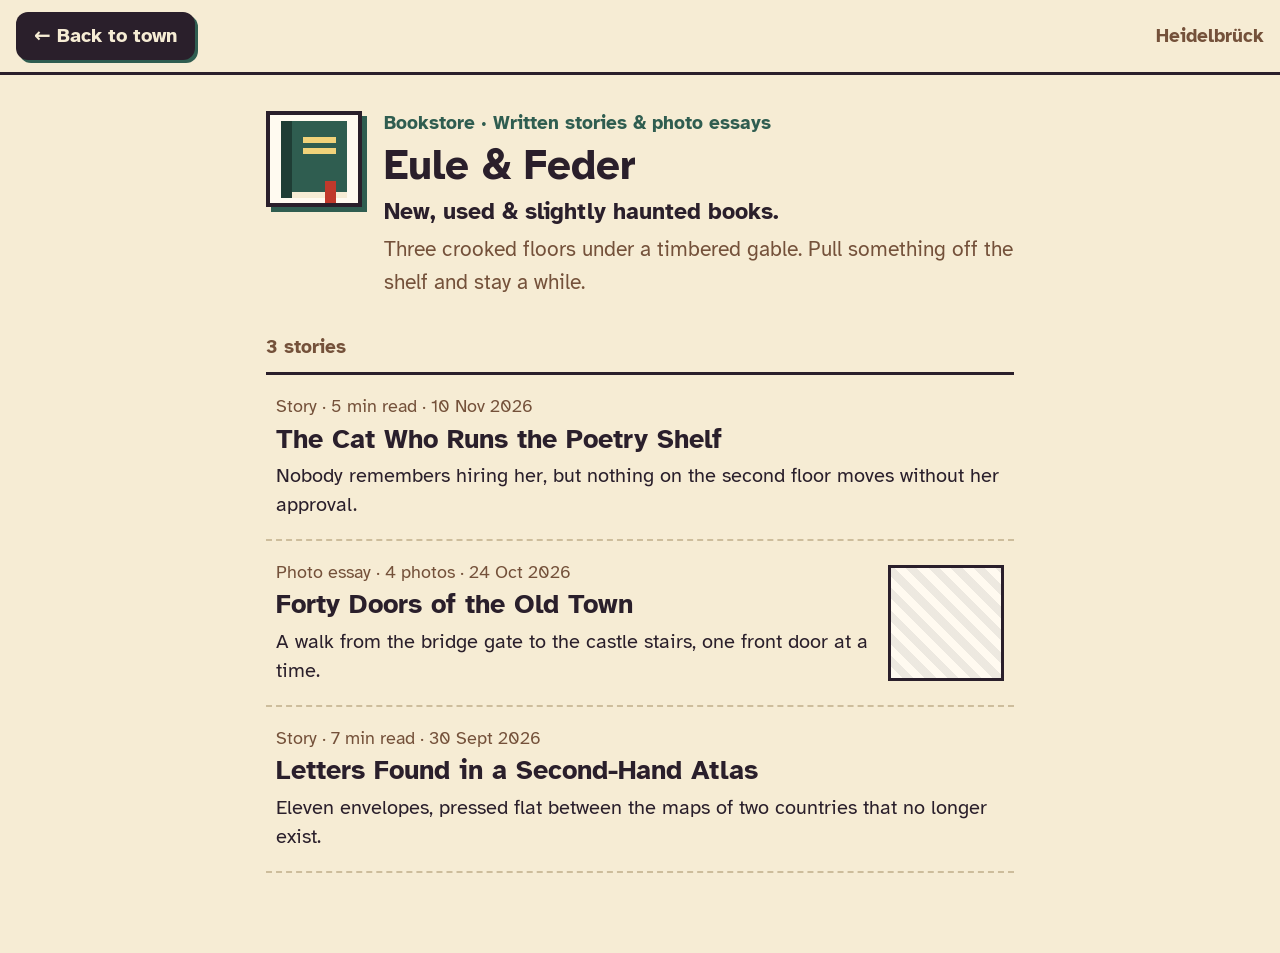
==== store.html @ 6ec47159 "Heidelbrück: walkable pixel town with three story places Map with a spirit character, cinema, bookst" ====
<!doctype html>
<html lang="en">
<head>
<meta charset="utf-8">
<meta name="viewport" content="width=device-width, initial-scale=1">
<title>Heidelbrück</title>
<link rel="preconnect" href="https://fonts.googleapis.com">
<link rel="preconnect" href="https://fonts.gstatic.com" crossorigin>
<link href="https://fonts.googleapis.com/css2?family=Atkinson+Hyperlegible:ital,wght@0,400;0,700;1,400&display=swap" rel="stylesheet">
<link rel="stylesheet" href="store.css">
</head>
<body>

<header class="top">
  <a class="back" id="back" href="index.html">← Back to town</a>
  <span class="town">Heidelbrück</span>
</header>

<main id="app"></main>

<script src="stories.js"></script>
<script src="icons.js"></script>
<script src="store.js"></script>
</body>
</html>
---- store.css ----
* { box-sizing: border-box; margin: 0; padding: 0; }

:root {
  /* one typeface, designed for easy reading */
  --read: 'Atkinson Hyperlegible', system-ui, -apple-system, 'Segoe UI', Roboto, Arial, sans-serif;
  --title: var(--read);
  --mono: var(--read);
  /* bookstore: paper */
  --bg: #f6ecd4; --fg: #2a1f2b; --muted: #74513a; --line: #cdbd9c; --panel: #fffaf0;
  --accent: #2f5d50; --on-accent: #fffaf0;
}
/* cinema: dark auditorium */
body[data-shop="cinema"] {
  --bg: #141a2e; --fg: #f3e7cf; --muted: #a3acc9; --line: #2f3a60; --panel: #1d2542;
  --accent: #ff6b7d; --on-accent: #141a2e;
}
/* record store: late-night purple */
body[data-shop="vinyl"] {
  --bg: #221a2e; --fg: #f6ecd4; --muted: #b9aac9; --line: #40335a; --panel: #2d2340;
  --accent: #f4a836; --on-accent: #221a2e;
}

body {
  min-height: 100vh;
  background: var(--bg);
  color: var(--fg);
  font-family: var(--read);
  font-size: 21px;
  line-height: 1.6;
}
:focus-visible { outline: 4px solid var(--accent); outline-offset: 3px; }

/* ---------- top bar ---------- */
.top {
  position: sticky; top: 0; z-index: 2;
  display: flex; justify-content: space-between; align-items: center; gap: 12px;
  padding: 12px 16px;
  background: var(--bg);
  border-bottom: 3px solid var(--fg);
}
.back {
  font-size: 20px; font-weight: 700; line-height: 1.2;
  color: var(--bg); background: var(--fg);
  padding: 12px 18px;
  border-radius: 12px;
  text-decoration: none;
  box-shadow: 3px 3px 0 var(--accent);
}
.back:hover, .back:focus-visible { transform: translate(2px, 2px); box-shadow: 1px 1px 0 var(--accent); outline: none; }
.top .town { font-size: 19px; font-weight: 700; color: var(--muted); }

main { max-width: 780px; margin: 0 auto; padding: 36px 16px 80px; }

/* ---------- shop header ---------- */
.hero { display: flex; gap: 22px; align-items: flex-start; margin-bottom: 32px; }
.hero canvas {
  flex: none;
  width: 96px; height: 96px;
  image-rendering: pixelated;
  background: #fffaf0;
  border: 4px solid var(--fg);
  box-shadow: 5px 5px 0 var(--accent);
}
.kicker {
  font-size: 19px; font-weight: 700; line-height: 1.3; color: var(--accent);
  margin-bottom: 6px;
}
h1 { font-size: 42px; line-height: 1.12; font-weight: 700; margin-bottom: 8px; }
.tag { font-size: 23px; font-weight: 700; line-height: 1.3; margin-bottom: 6px; }
.intro { color: var(--muted); max-width: 56ch; }

/* ---------- entry list ---------- */
.count {
  font-size: 19px; font-weight: 700;
  color: var(--muted);
  padding-bottom: 10px;
  border-bottom: 3px solid var(--fg);
}
.none { padding: 24px 0; color: var(--muted); }
.entries { list-style: none; }
.entries li { border-bottom: 2px dashed var(--line); }
.entry {
  display: flex; gap: 20px; align-items: center;
  padding: 20px 10px;
  color: inherit; text-decoration: none;
}
.entry:hover, .entry:focus-visible { background: var(--panel); outline: none; }
.entry:hover h2, .entry:focus-visible h2 { text-decoration: underline; text-decoration-color: var(--accent); text-underline-offset: 4px; }
.info { flex: 1; min-width: 0; }
.meta { font-size: 18px; line-height: 1.3; color: var(--muted); margin-bottom: 4px; }
.entry h2 { font-size: 27px; line-height: 1.2; margin-bottom: 6px; }
.sum { font-size: 20px; line-height: 1.45; color: var(--fg); }

.thumb {
  flex: none; position: relative;
  width: 210px; aspect-ratio: 16 / 9;
  background: var(--panel) center / cover no-repeat;
  border: 3px solid var(--fg);
  overflow: hidden;
}
.thumb.photo { width: 116px; aspect-ratio: 1; }
.blank { background-image: repeating-linear-gradient(45deg, transparent 0 8px, rgba(128, 128, 128, .14) 8px 16px); }
.badge, .play {
  display: grid; place-items: center;
  width: 38px; height: 38px;
  font-size: 13px; padding-left: 2px;
  color: var(--on-accent); background: var(--accent);
}
.badge { position: absolute; inset: 0; margin: auto; }
.play { flex: none; box-shadow: 3px 3px 0 var(--fg); }
.dur {
  position: absolute; right: 4px; bottom: 4px;
  font-size: 16px; font-weight: 700; line-height: 1;
  padding: 4px 6px;
  color: #fff; background: rgba(0, 0, 0, .8);
}
.num { flex: none; width: 40px; font-size: 22px; font-weight: 700; color: var(--accent); }

/* ---------- single story ---------- */
.crumb {
  display: inline-block;
  font-size: 20px; font-weight: 700; line-height: 1.3;
  color: var(--accent); text-decoration: none;
  margin-bottom: 22px;
}
.crumb:hover, .crumb:focus-visible { text-decoration: underline; outline: none; }
.story h1 { font-size: 44px; line-height: 1.12; font-weight: 700; margin-bottom: 12px; }
.lede { font-size: 24px; line-height: 1.4; margin-bottom: 28px; max-width: 52ch; }
.media { margin-bottom: 30px; }

.frame {
  position: relative;
  aspect-ratio: 16 / 9;
  background: #000;
  border: 4px solid var(--fg);
  box-shadow: 6px 6px 0 var(--accent);
}
.frame.photo { aspect-ratio: 3 / 2; box-shadow: none; }
.frame video, .frame iframe { position: absolute; inset: 0; width: 100%; height: 100%; border: 0; }
.empty {
  display: flex; flex-direction: column; align-items: center; justify-content: center; gap: 6px;
  width: 100%; height: 100%; min-height: 72px;
  padding: 16px; text-align: center;
  font-size: 18px; line-height: 1.3;
  color: var(--muted);
  background: var(--panel) repeating-linear-gradient(45deg, transparent 0 8px, rgba(128, 128, 128, .14) 8px 16px);
}
.empty strong { font-size: 21px; font-weight: 700; color: var(--fg); }

.deck {
  display: flex; gap: 18px; align-items: center;
  padding: 16px;
  background: var(--panel);
  border: 4px solid var(--fg);
  box-shadow: 6px 6px 0 var(--accent);
}
.deck canvas { flex: none; width: 80px; height: 80px; image-rendering: pixelated; }
.deck.playing canvas { animation: spin 2.4s steps(12) infinite; }
.deck audio { flex: 1; min-width: 0; }
.deck .empty { background: none; align-items: flex-start; text-align: left; padding: 0; }
@keyframes spin { to { transform: rotate(360deg); } }

.body p { max-width: 60ch; margin-bottom: 1.2em; }
figure { margin: 0 0 28px; }
figure img { display: block; width: 100%; border: 4px solid var(--fg); }
figcaption { font-size: 19px; line-height: 1.35; color: var(--muted); margin-top: 8px; }

.more {
  display: flex; justify-content: space-between; gap: 20px;
  margin-top: 44px; padding-top: 20px;
  border-top: 3px solid var(--fg);
}
.more a { max-width: 48%; color: inherit; text-decoration: none; line-height: 1.3; }
.more a:hover span, .more a:focus-visible span { text-decoration: underline; text-decoration-color: var(--accent); text-underline-offset: 4px; }
.more .next { text-align: right; margin-left: auto; }
.more small { display: block; font-size: 18px; font-weight: 700; color: var(--accent); margin-bottom: 4px; }

@media (max-width: 560px) {
  body { font-size: 19px; }
  main { padding-top: 24px; }
  .hero { flex-direction: column; gap: 16px; }
  .hero canvas { width: 72px; height: 72px; }
  h1 { font-size: 32px; }
  .entry { gap: 12px; padding: 16px 4px; }
  .entries.video .entry { flex-direction: column; align-items: stretch; }
  .entries.video .thumb { width: 100%; }
  .thumb.photo { width: 76px; }
  .story h1 { font-size: 33px; }
  .lede { font-size: 21px; }
  .entry h2 { font-size: 23px; }
  .top .town { display: none; }
}
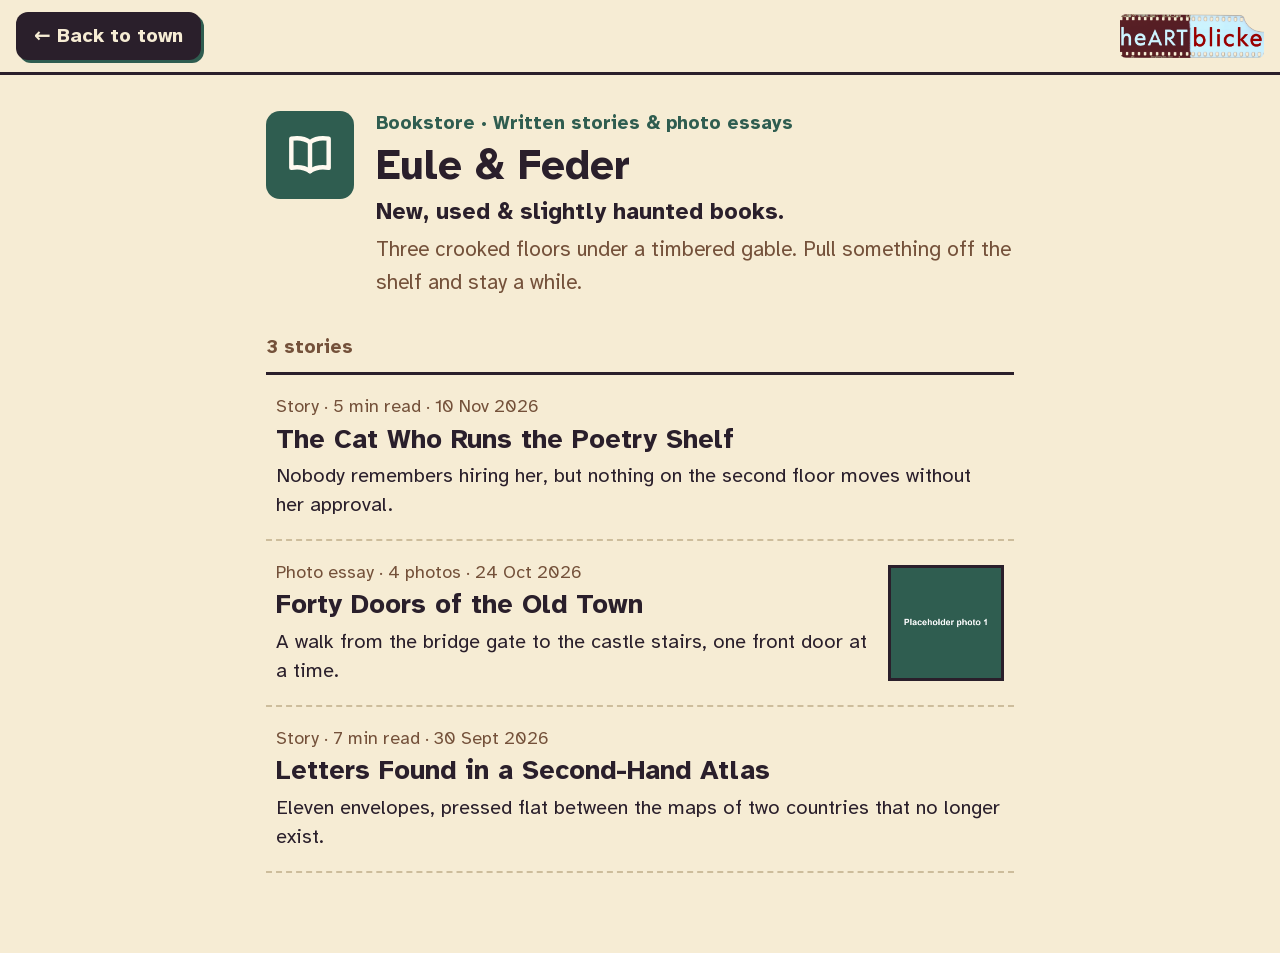
==== commit aaac8a47: "Replace pixel town with the new SVG town map from heartblicke (23 Nov) Co-Authored-By: Claude Opus 5" ====
--- a/store.html
+++ b/store.html
@@ -2,24 +2,22 @@
 <html lang="en">
 <head>
 <meta charset="utf-8">
-<meta name="viewport" content="width=device-width, initial-scale=1">
-<title>Heidelbrück</title>
-<link rel="preconnect" href="https://fonts.googleapis.com">
-<link rel="preconnect" href="https://fonts.gstatic.com" crossorigin>
-<link href="https://fonts.googleapis.com/css2?family=Atkinson+Hyperlegible:ital,wght@0,400;0,700;1,400&display=swap" rel="stylesheet">
-<link rel="stylesheet" href="store.css">
+<meta name="viewport" content="width=device-width, initial-scale=1, viewport-fit=cover">
+<title>heartblicke</title>
+<link rel="icon" href="data:image/svg+xml,%3Csvg xmlns='http://www.w3.org/2000/svg' viewBox='0 0 16 16' shape-rendering='crispEdges'%3E%3Crect width='16' height='16' rx='3' fill='%231f1724'/%3E%3Cpath d='M5 3h6v1h1v7h-1v2h-2v-2h-1v2h-1v-2h-1v2h-1v-2h-1v-7h1z' fill='%23fffdf6'/%3E%3Cpath d='M6 6h1v2h-1zM9 6h1v2h-1z' fill='%231f1724'/%3E%3C/svg%3E">
+<link rel="stylesheet" href="map/store.css?v=2">
 </head>
 <body>
 
 <header class="top">
   <a class="back" id="back" href="index.html">← Back to town</a>
-  <span class="town">Heidelbrück</span>
+  <a class="town" href="index.html"><img src="assets/landing-heartblicke-logo.png" alt="heartblicke – back to the town" width="1000" height="305"></a>
 </header>
 
 <main id="app"></main>
 
-<script src="stories.js"></script>
-<script src="icons.js"></script>
-<script src="store.js"></script>
+<script src="map/stories.js?v=2"></script>
+<script src="map/icons.js?v=1"></script>
+<script src="map/store.js?v=2"></script>
 </body>
 </html>
--- a/map/store.css
+++ b/map/store.css
@@ -0,0 +1,374 @@
+* { box-sizing: border-box; margin: 0; padding: 0; }
+
+/* Atkinson Hyperlegible, served from this site (no outside requests) */
+@font-face { font-family: 'Atkinson Hyperlegible'; font-weight: 400; font-display: swap; src: url('../assets/AtkinsonHyperlegible-Regular.woff2') format('woff2'); }
+@font-face { font-family: 'Atkinson Hyperlegible'; font-weight: 700; font-display: swap; src: url('../assets/AtkinsonHyperlegible-Bold.woff2') format('woff2'); }
+
+
+:root {
+  /* one typeface, designed for easy reading */
+  --read: 'Atkinson Hyperlegible', system-ui, -apple-system, 'Segoe UI', Roboto, Arial, sans-serif;
+  --title: var(--read);
+  --mono: var(--read);
+  /* bookstore: paper */
+  --bg: #f6ecd4; --fg: #2a1f2b; --muted: #74513a; --line: #cdbd9c; --panel: #fffaf0;
+  --accent: #2f5d50; --on-accent: #fffaf0;
+}
+/* cinema: dark auditorium */
+body[data-shop="cinema"] {
+  --bg: #141a2e; --fg: #f3e7cf; --muted: #a3acc9; --line: #2f3a60; --panel: #1d2542;
+  --accent: #ff6b7d; --on-accent: #141a2e;
+}
+/* record store: late-night purple */
+body[data-shop="vinyl"] {
+  --bg: #221a2e; --fg: #f6ecd4; --muted: #b9aac9; --line: #40335a; --panel: #2d2340;
+  --accent: #f4a836; --on-accent: #221a2e;
+}
+
+body {
+  min-height: 100vh;
+  background: var(--bg);
+  color: var(--fg);
+  font-family: var(--read);
+  font-size: 21px;
+  line-height: 1.6;
+  -webkit-text-size-adjust: 100%;
+  -webkit-tap-highlight-color: transparent;
+}
+:focus-visible { outline: 4px solid var(--accent); outline-offset: 3px; }
+
+/* ---------- top bar ---------- */
+.top {
+  position: sticky; top: 0; z-index: 2;
+  display: flex; justify-content: space-between; align-items: center; gap: 12px;
+  padding: max(12px, env(safe-area-inset-top)) max(16px, env(safe-area-inset-right)) 12px max(16px, env(safe-area-inset-left));
+  background: var(--bg);
+  border-bottom: 3px solid var(--fg);
+}
+.back {
+  font-size: 20px; font-weight: 700; line-height: 1.2;
+  color: var(--bg); background: var(--fg);
+  padding: 12px 18px;
+  border-radius: 12px;
+  text-decoration: none;
+  box-shadow: 3px 3px 0 var(--accent);
+}
+.back:hover, .back:focus-visible { transform: translate(2px, 2px); box-shadow: 1px 1px 0 var(--accent); outline: none; }
+.top .town { display: block; border-radius: 6px; }
+.top .town img { display: block; height: 44px; width: auto; border-radius: 6px; }
+
+main { max-width: 780px; margin: 0 auto; padding: 36px 16px 80px; }
+
+/* ---------- shop header ---------- */
+.hero { display: flex; gap: 22px; align-items: flex-start; margin-bottom: 32px; }
+.hero .icon {
+  flex: none;
+  display: grid; place-items: center;
+  width: 88px; height: 88px;
+  color: var(--on-accent);
+  background: var(--accent);
+  border-radius: 14px;
+}
+.hero .icon svg { width: 56px; height: 56px; }
+.kicker {
+  font-size: 19px; font-weight: 700; line-height: 1.3; color: var(--accent);
+  margin-bottom: 6px;
+}
+h1 { font-size: 42px; line-height: 1.12; font-weight: 700; margin-bottom: 8px; }
+.tag { font-size: 23px; font-weight: 700; line-height: 1.3; margin-bottom: 6px; }
+.intro { color: var(--muted); max-width: 56ch; }
+
+/* ---------- entry list ---------- */
+.count {
+  font-size: 19px; font-weight: 700;
+  color: var(--muted);
+  padding-bottom: 10px;
+  border-bottom: 3px solid var(--fg);
+}
+.none { padding: 24px 0; color: var(--muted); }
+.entries { list-style: none; }
+.entries li { border-bottom: 2px dashed var(--line); }
+.entry {
+  display: flex; gap: 20px; align-items: center;
+  padding: 20px 10px;
+  color: inherit; text-decoration: none;
+}
+.entry:hover, .entry:focus-visible { background: var(--panel); outline: none; }
+.entry:hover h2, .entry:focus-visible h2 { text-decoration: underline; text-decoration-color: var(--accent); text-underline-offset: 4px; }
+.info { flex: 1; min-width: 0; }
+.meta { font-size: 18px; line-height: 1.3; color: var(--muted); margin-bottom: 4px; }
+.entry h2 { font-size: 27px; line-height: 1.2; margin-bottom: 6px; }
+.sum { font-size: 20px; line-height: 1.45; color: var(--fg); }
+
+.thumb {
+  flex: none; position: relative;
+  width: 210px; aspect-ratio: 16 / 9;
+  background: var(--panel) center / cover no-repeat;
+  border: 3px solid var(--fg);
+  overflow: hidden;
+}
+.thumb.photo { width: 116px; aspect-ratio: 1; }
+.blank { background-image: repeating-linear-gradient(45deg, transparent 0 8px, rgba(128, 128, 128, .14) 8px 16px); }
+.badge, .play {
+  display: grid; place-items: center;
+  width: 38px; height: 38px;
+  font-size: 13px; padding-left: 2px;
+  color: var(--on-accent); background: var(--accent);
+}
+.badge { position: absolute; inset: 0; margin: auto; }
+.play { flex: none; box-shadow: 3px 3px 0 var(--fg); }
+.dur {
+  position: absolute; right: 4px; bottom: 4px;
+  font-size: 16px; font-weight: 700; line-height: 1;
+  padding: 4px 6px;
+  color: #fff; background: rgba(0, 0, 0, .8);
+}
+.num { flex: none; width: 40px; font-size: 22px; font-weight: 700; color: var(--accent); }
+
+/* ---------- single story ---------- */
+.crumb {
+  display: inline-block;
+  font-size: 20px; font-weight: 700; line-height: 1.3;
+  color: var(--accent); text-decoration: none;
+  margin-bottom: 22px;
+}
+.crumb:hover, .crumb:focus-visible { text-decoration: underline; outline: none; }
+.story h1 { font-size: 44px; line-height: 1.12; font-weight: 700; margin-bottom: 12px; }
+.lede { font-size: 24px; line-height: 1.4; margin-bottom: 28px; max-width: 52ch; }
+.media { margin-bottom: 30px; }
+
+.frame {
+  position: relative;
+  aspect-ratio: 16 / 9;
+  background: #000;
+  border: 4px solid var(--fg);
+  box-shadow: 6px 6px 0 var(--accent);
+}
+.frame.photo { aspect-ratio: 3 / 2; box-shadow: none; }
+.frame video, .frame iframe { position: absolute; inset: 0; width: 100%; height: 100%; border: 0; }
+.empty {
+  display: flex; flex-direction: column; align-items: center; justify-content: center; gap: 6px;
+  width: 100%; height: 100%; min-height: 72px;
+  padding: 16px; text-align: center;
+  font-size: 18px; line-height: 1.3;
+  color: var(--muted);
+  background: var(--panel) repeating-linear-gradient(45deg, transparent 0 8px, rgba(128, 128, 128, .14) 8px 16px);
+}
+.empty strong { font-size: 21px; font-weight: 700; color: var(--fg); }
+
+.body p { max-width: 60ch; margin-bottom: 1.2em; }
+figure { margin: 0 0 28px; }
+figure img { display: block; width: 100%; border: 4px solid var(--fg); }
+figcaption { font-size: 19px; line-height: 1.35; color: var(--muted); margin-top: 8px; }
+
+.more {
+  display: flex; justify-content: space-between; gap: 20px;
+  margin-top: 44px; padding-top: 20px;
+  border-top: 3px solid var(--fg);
+}
+.more a { max-width: 48%; color: inherit; text-decoration: none; line-height: 1.3; }
+.more a:hover span, .more a:focus-visible span { text-decoration: underline; text-decoration-color: var(--accent); text-underline-offset: 4px; }
+.more .next { text-align: right; margin-left: auto; }
+.more small { display: block; font-size: 18px; font-weight: 700; color: var(--accent); margin-bottom: 4px; }
+
+/* ══════════ Settings for the three kinds of story ══════════ */
+body[data-view="story"] main { max-width: 1000px; }
+body { transition: background-color .8s; }
+
+/* ---------- Cinema: the film runs on the screen of a small theatre ---------- */
+.theatre {
+  position: relative; overflow: hidden;
+  background: #07080f;
+  border: 4px solid var(--fg);
+  box-shadow: 6px 6px 0 var(--accent);
+}
+.valance {                       /* the scalloped drape along the top */
+  position: relative; z-index: 2;
+  height: 34px;
+  background: radial-gradient(ellipse 26px 24px at 50% 0, #7c1a28 97%, transparent 100%) 0 100% / 52px 24px repeat-x, linear-gradient(#5d121d, #7c1a28) 0 0 / 100% 14px no-repeat;
+  border-top: 4px solid #e9c46a;
+}
+.stage { position: relative; padding: 6px 11% 0; margin-top: -10px; }
+.theatre .frame { border: 0; box-shadow: 0 0 0 3px #1c2036, 0 0 70px rgba(255, 240, 200, .16); }
+.curtain {
+  position: absolute; top: 0; bottom: 0; width: 50.5%; z-index: 1;
+  pointer-events: none;          /* the film can always be reached, whatever the curtains do */
+  background: repeating-linear-gradient(90deg, #8e1f2e 0 16px, #b12d40 16px 24px, #8e1f2e 24px 30px, #641420 30px 40px);
+  border-bottom: 6px dashed #e9c46a;
+  transition: transform 1.8s cubic-bezier(.65, 0, .3, 1);
+}
+.curtain.left { left: 0; transform-origin: left; }
+.curtain.right { right: 0; transform-origin: right; }
+.theatre.open .curtain { transform: scaleX(.22); }
+.seats { position: relative; z-index: 2; padding-top: 22px; background: linear-gradient(#2a1a12 0 6px, transparent 6px); }
+.seats .row { display: flex; gap: 1.6%; padding: 0 5%; }
+.seats .row span { flex: 1; height: 30px; border-radius: 12px 12px 0 0; background: #4a141f; border-top: 4px solid #6d2230; }
+.seats .row + .row { margin-top: -8px; padding: 0 1%; }
+.seats .row + .row span { height: 36px; background: #5c1a27; border-top-color: #82293a; }
+/* while a film file is playing the lights go down */
+body.lights-down { --bg: #05060c; }
+.story.video > :not(.media):not(.crumb) { transition: opacity .8s; }
+body.lights-down .story.video > :not(.media):not(.crumb) { opacity: .45; }
+
+/* ---------- Record player: the record turns while the audio plays ---------- */
+.turntable { max-width: 620px; }
+.plinth {
+  container-type: inline-size;
+  position: relative;
+  aspect-ratio: 4 / 3;
+  background: repeating-linear-gradient(92deg, #6b4630 0 22px, #5f3d29 22px 31px, #734c34 31px 58px);
+  border: 4px solid var(--fg);
+  border-radius: 14px;
+  box-shadow: 6px 6px 0 var(--accent);
+  overflow: hidden;
+}
+.platter, .record { position: absolute; left: 5cqw; top: 4.5cqw; width: 66cqw; height: 66cqw; border-radius: 50%; }
+.platter { background: #2a2630; box-shadow: 0 0 0 1.2cqw #cfc8bd, 0 0 0 1.8cqw #3b2a20, 1.4cqw 1.8cqw 0 1.4cqw rgba(0, 0, 0, .25); }
+.record {
+  min-width: 0; padding: 0;
+  border: 0;
+  background:
+    conic-gradient(from 25deg, transparent 0 38deg, rgba(255, 255, 255, .16) 52deg, transparent 68deg 205deg, rgba(255, 255, 255, .12) 220deg, transparent 236deg),
+    repeating-radial-gradient(circle, #131118 0 .5cqw, #25212c .5cqw .72cqw);
+  cursor: pointer;
+}
+.record:hover { background-color: transparent; }
+.record:disabled { cursor: default; }
+.record .label {
+  position: absolute; inset: 33%;
+  display: flex; flex-direction: column; align-items: center; justify-content: center;
+  border-radius: 50%;
+  color: #221a2e; background: var(--accent);
+  box-shadow: inset 0 0 0 .5cqw rgba(34, 26, 46, .25);
+  animation: turn 1.8s linear infinite paused;
+}
+.record .label::after { content: ''; position: absolute; left: 50%; top: 50%; width: 2.2cqw; height: 2.2cqw; margin: -1.1cqw; border-radius: 50%; background: #d9d2c5; box-shadow: 0 0 0 .4cqw #221a2e; }
+.record .label b { font-size: 4.6cqw; line-height: 1; margin-bottom: 6.5cqw; }
+.record .label small { position: absolute; bottom: 14%; font-size: 2.4cqw; font-weight: 700; line-height: 1; }
+.turntable.playing .label { animation-play-state: running; }
+@keyframes turn { to { transform: rotate(360deg); } }
+/* the tone arm: it hangs from its pivot and swings in over the record */
+.arm {
+  position: absolute; left: 86cqw; top: 14cqw; width: 0; height: 0;
+  transform: rotate(var(--a, 12deg));
+  transition: transform .9s cubic-bezier(.4, 0, .2, 1);
+}
+.arm::before { content: ''; position: absolute; left: -6cqw; top: -6cqw; width: 12cqw; height: 12cqw; border-radius: 50%; background: #d9d2c5; box-shadow: inset 0 0 0 1.4cqw #8d877d, 0 0 0 .6cqw #221a2e, .8cqw 1cqw 0 .6cqw rgba(0, 0, 0, .25); }
+.arm i { position: absolute; left: -1cqw; top: -11cqw; width: 2cqw; height: 61cqw; border-radius: 1cqw; background: linear-gradient(90deg, #f1ece2, #a8a196); box-shadow: 0 0 0 .5cqw #221a2e; }
+.arm i::before { content: ''; position: absolute; left: -1.6cqw; top: -1cqw; width: 5.2cqw; height: 8cqw; border-radius: 1cqw; background: #4b4553; box-shadow: 0 0 0 .5cqw #221a2e; }      /* counterweight */
+.arm i::after { content: ''; position: absolute; left: -1.2cqw; bottom: -1cqw; width: 4.4cqw; height: 8cqw; border-radius: .8cqw; background: var(--accent); box-shadow: 0 0 0 .5cqw #221a2e; transform: rotate(18deg); transform-origin: 50% 0; }   /* head with the needle */
+.knob { position: absolute; right: 6cqw; bottom: 6cqw; width: 9cqw; height: 9cqw; border-radius: 50%; background: #2a2630; box-shadow: inset 0 0 0 1cqw #4b4553, 0 0 0 .5cqw #221a2e; }
+.turntable.playing .knob { background: var(--accent); }
+.turntable > .empty { min-height: 0; margin-top: 16px; align-items: flex-start; text-align: left; border: 3px dashed var(--line); }
+.controls { display: flex; flex-wrap: wrap; align-items: center; gap: 14px 18px; margin-top: 20px; }
+.pp {
+  display: flex; align-items: center; gap: 12px;
+  min-width: 150px; min-height: 60px; padding: 10px 22px;
+  font: 700 23px/1 var(--read);
+  color: var(--on-accent); background: var(--accent);
+  border: 0; border-radius: 12px;
+  box-shadow: 4px 4px 0 var(--fg);
+  cursor: pointer;
+}
+.pp:hover, .pp:focus-visible { transform: translate(2px, 2px); box-shadow: 2px 2px 0 var(--fg); }
+.pp:disabled { opacity: .5; cursor: default; }
+.pp i { width: 0; height: 0; border-left: 18px solid currentColor; border-top: 11px solid transparent; border-bottom: 11px solid transparent; }
+.turntable.playing .pp i { width: 18px; height: 22px; border: 0; border-left: 6px solid currentColor; border-right: 6px solid currentColor; }
+.seek { flex: 1 1 200px; min-width: 0; height: 44px; accent-color: var(--accent); cursor: pointer; }
+.clock { font-size: 20px; font-weight: 700; font-variant-numeric: tabular-nums; }
+
+/* ---------- Book: the story is set on pages that you turn ---------- */
+.book { --page-h: clamp(400px, calc(100vh - 290px), 620px); --page-h: clamp(400px, calc(100dvh - 290px), 620px); }
+.spread {
+  position: relative;
+  padding: 34px 44px 38px;
+  color: #2a1f2b; background: #fffaf0;
+  border: 4px solid var(--fg);
+  border-radius: 6px 6px 10px 10px;
+  outline: 12px solid var(--accent); outline-offset: 0;                       /* the cover */
+  box-shadow: 0 5px 0 -1px #e9dfc6, 0 9px 0 -2px #d9cdb0, 0 0 0 16px var(--fg), 8px 24px 0 8px rgba(42, 31, 43, .18);
+  margin: 16px 16px 30px;
+}
+.spread::before {               /* the fold between the two pages */
+  content: ''; position: absolute; top: 0; bottom: 0; left: 50%; width: 80px; margin-left: -40px;
+  background: linear-gradient(90deg, transparent, rgba(80, 55, 30, .1) 35%, rgba(80, 55, 30, .28) 50%, rgba(80, 55, 30, .1) 65%, transparent);
+  pointer-events: none;
+}
+.book[data-per="1"] .spread::before { display: none; }
+.ribbon { position: absolute; top: -4px; right: 14px; width: 18px; height: 54px; background: #c0392b; clip-path: polygon(0 0, 100% 0, 100% 100%, 50% 80%, 0 100%); }
+.pages { height: var(--page-h); overflow: hidden; touch-action: pan-y; }
+.flow {
+  height: 100%;
+  columns: 2; column-gap: 88px; column-fill: auto;
+  font-size: 21px; line-height: 1.6;
+  orphans: 2; widows: 2;
+  transition: opacity .14s;
+}
+.book.turning .flow { opacity: 0; }
+.flow > p { margin-bottom: 1em; }
+.title-page {
+  break-after: column;
+  height: 100%;
+  display: flex; flex-direction: column; align-items: center; justify-content: center;
+  text-align: center;
+}
+.title-page .icon { display: grid; place-items: center; width: 64px; height: 64px; margin-bottom: 22px; color: #fffaf0; background: #2f5d50; border-radius: 12px; }
+.title-page .icon svg { width: 40px; height: 40px; }
+.title-page .meta { color: #74513a; }
+.title-page h1 { font-size: 36px; line-height: 1.15; margin: 4px 0 14px; }
+.title-page .lede { font-size: 21px; line-height: 1.45; margin: 0; color: #74513a; }
+.flow figure { break-inside: avoid; margin: 0 0 18px; }
+.flow figure img { max-height: calc(var(--page-h) - 5.5em); object-fit: contain; background: #f1e7cf; }
+.flow figcaption { color: #74513a; }
+.fin { text-align: center; color: #74513a; letter-spacing: .3em; }
+.turns { display: flex; align-items: center; justify-content: space-between; gap: 12px; }
+.turn {
+  min-height: 58px; padding: 10px 20px; white-space: nowrap;
+  font: 700 21px/1.1 var(--read);
+  color: var(--bg); background: var(--fg);
+  border: 0; border-radius: 12px;
+  box-shadow: 3px 3px 0 var(--accent);
+  cursor: pointer;
+}
+.turn:hover, .turn:focus-visible { transform: translate(2px, 2px); box-shadow: 1px 1px 0 var(--accent); }
+.turn:disabled { opacity: .35; cursor: default; transform: none; box-shadow: 3px 3px 0 var(--accent); }
+.where { font-size: 19px; font-weight: 700; color: var(--muted); text-align: center; }
+
+@media (max-width: 760px) {      /* one page at a time */
+  .book { --page-h: clamp(340px, calc(100vh - 350px), 620px); --page-h: clamp(340px, calc(100dvh - 350px), 620px); }
+  .flow { columns: 1; column-gap: 48px; font-size: 20px; }
+  .spread { padding: 24px 22px 26px; margin: 12px 12px 26px; outline-width: 8px; box-shadow: 0 5px 0 -1px #e9dfc6, 0 9px 0 -2px #d9cdb0, 0 0 0 12px var(--fg); }
+  .spread::before { display: none; }
+  .ribbon { right: 4px; width: 14px; height: 40px; }
+  .turns { flex-wrap: wrap; }
+  .where { order: -1; flex: 0 0 100%; }
+  .title-page h1 { font-size: 29px; }
+  .turn { padding: 10px 14px; font-size: 19px; }
+  .where { font-size: 17px; }
+  .stage { padding: 6px 7% 0; }
+  .theatre.open .curtain { transform: scaleX(.14); }
+  .seats .row span { height: 20px; border-radius: 8px 8px 0 0; }
+  .seats .row + .row span { height: 24px; }
+  .pp { min-width: 130px; }
+}
+@media (prefers-reduced-motion: reduce) {
+  .curtain, .arm, .flow, body { transition: none; }
+  .record .label { animation: none; }
+}
+
+@media (max-width: 560px) {
+  body { font-size: 19px; }
+  main { padding-top: 24px; }
+  .hero { flex-direction: column; gap: 16px; }
+  .hero .icon { width: 68px; height: 68px; }
+  .hero .icon svg { width: 44px; height: 44px; }
+  h1 { font-size: 32px; }
+  .entry { gap: 12px; padding: 16px 4px; }
+  .entries.video .entry { flex-direction: column; align-items: stretch; }
+  .entries.video .thumb { width: 100%; }
+  .thumb.photo { width: 76px; }
+  .story h1 { font-size: 33px; }
+  .lede { font-size: 21px; }
+  .entry h2 { font-size: 23px; }
+  .top .town img { height: 38px; }
+}
